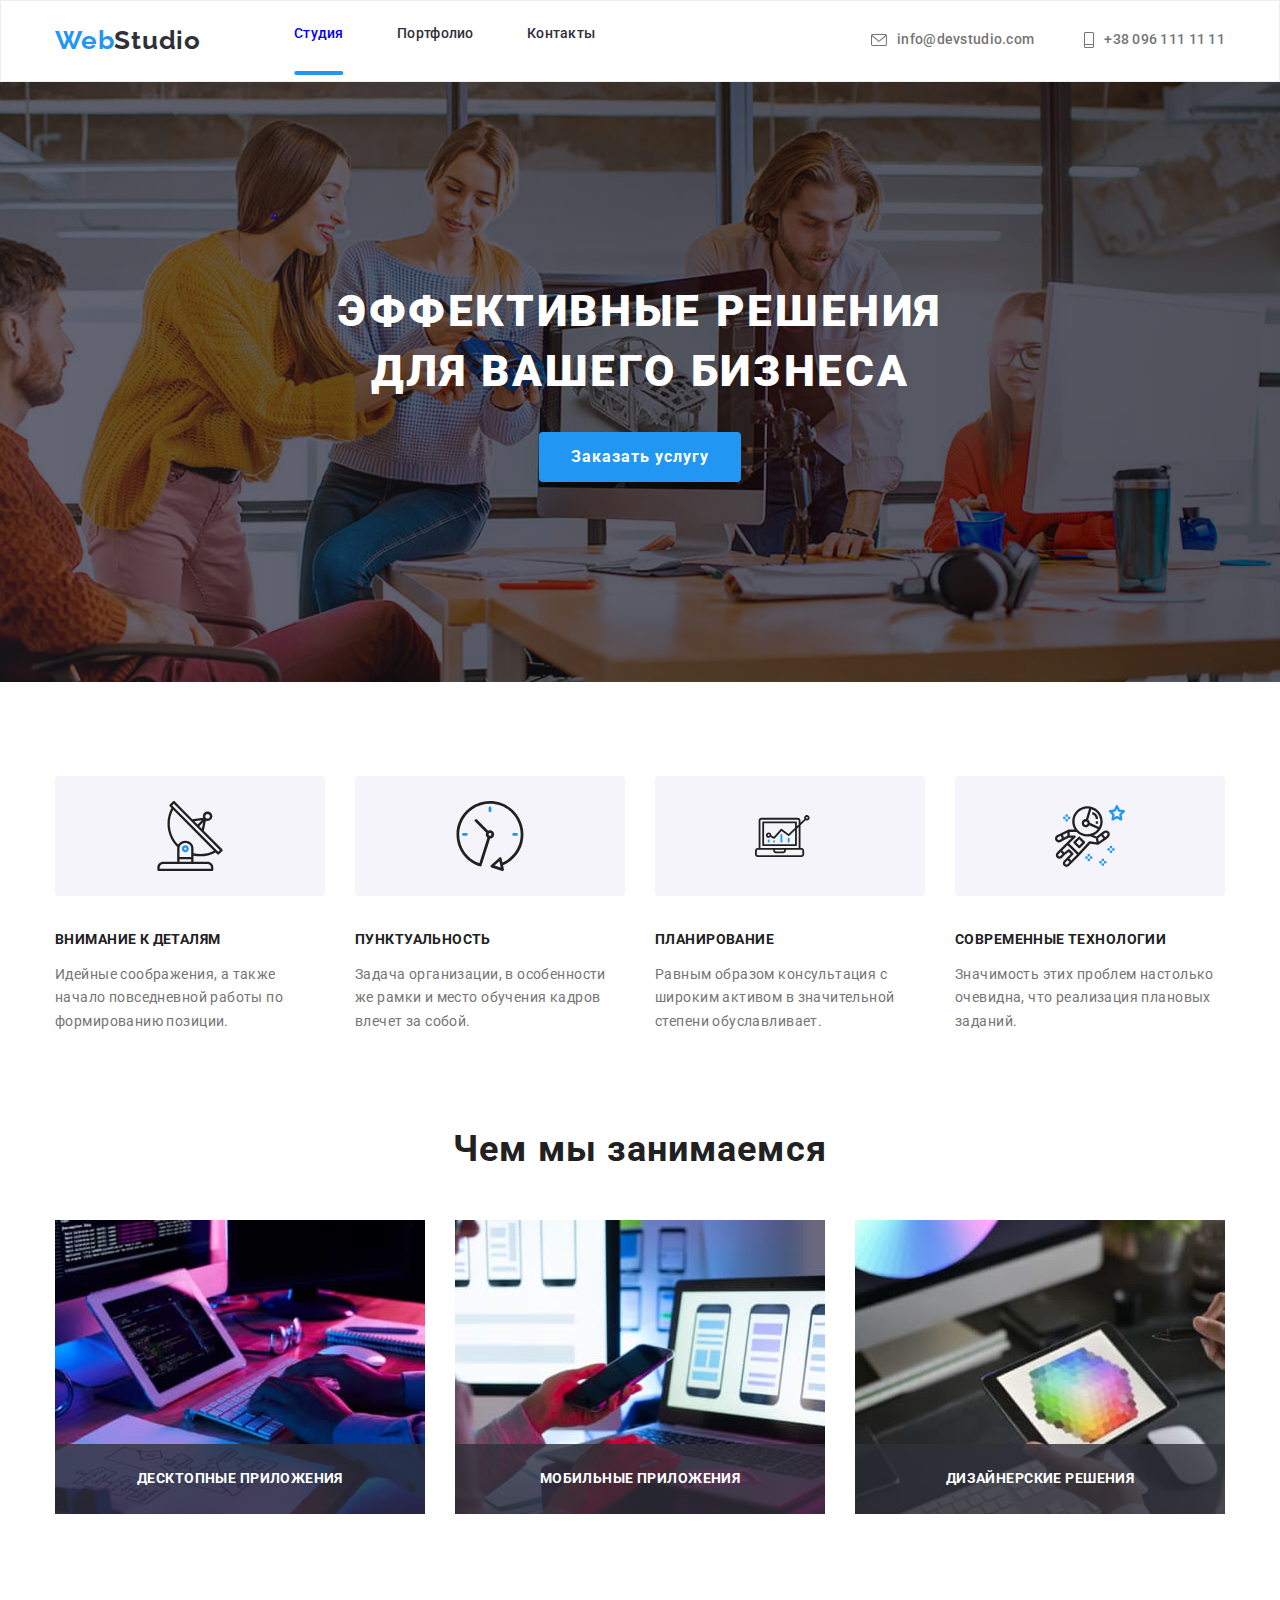
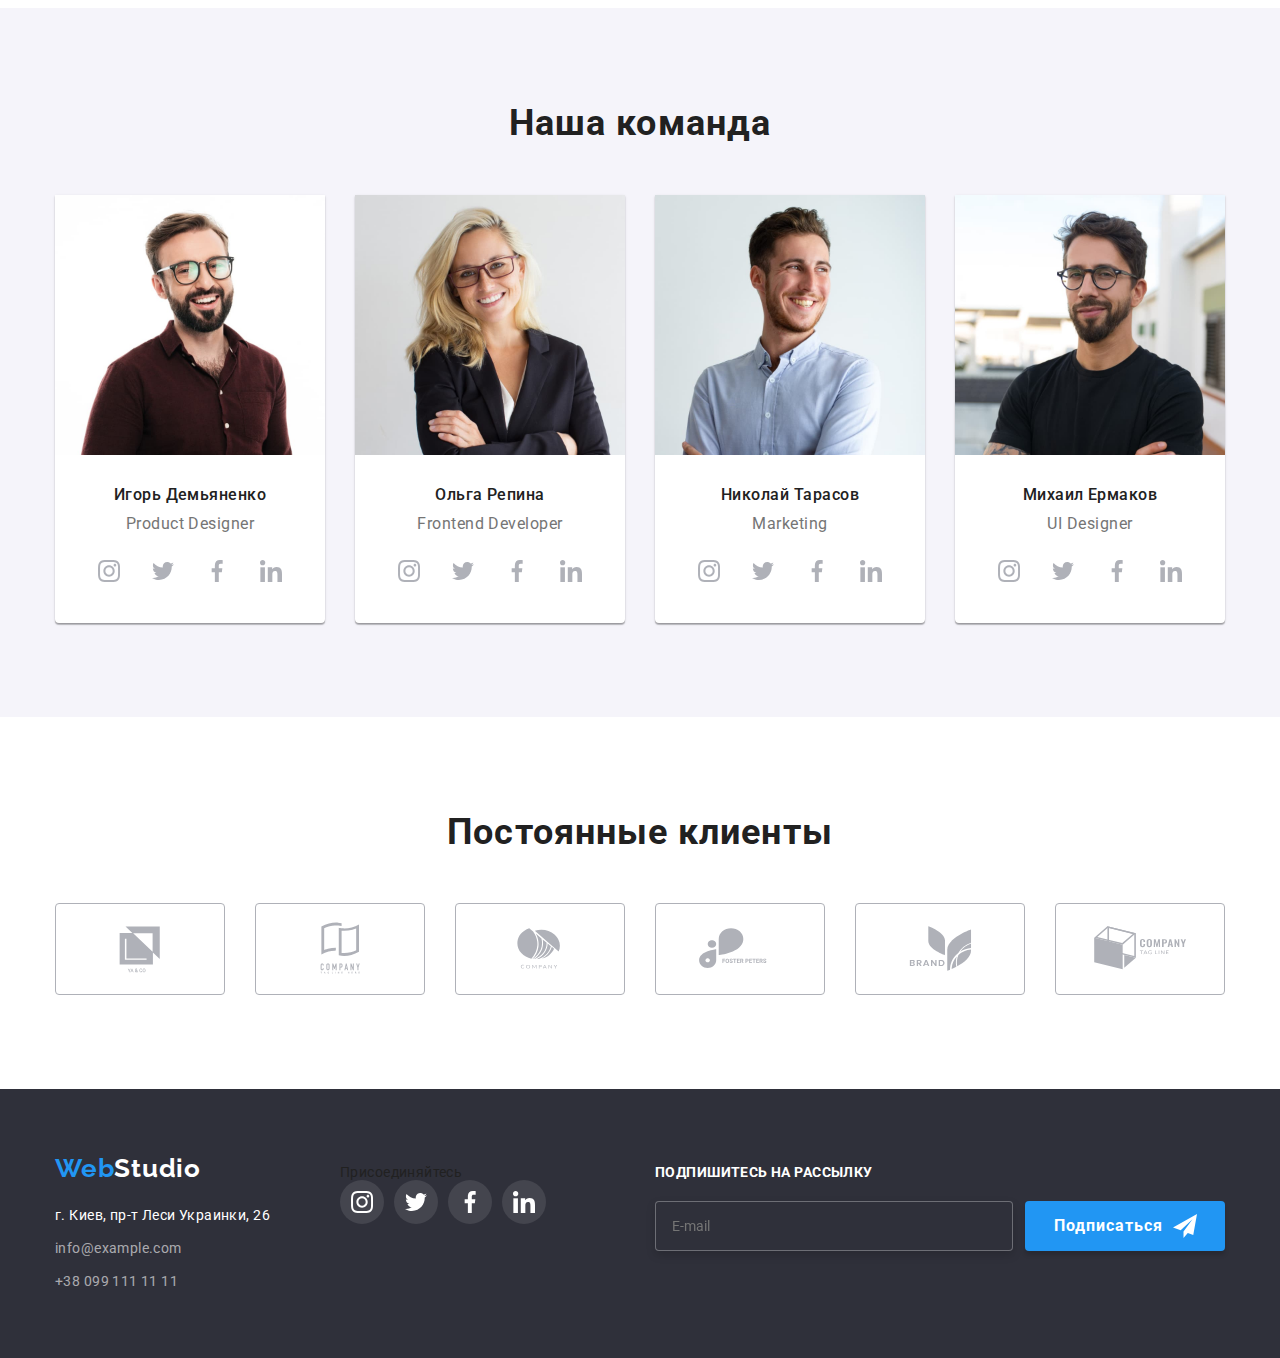
==== index.html @ 0706f446 "Edit 1" ====
<!DOCTYPE html>

<html lang="ru">

    <head>
        <meta charset="UTF-8">
        <meta name="viewport" content="width-device-width, initial-scale-1.0">
        <link rel="preconnect" href="https://fonts.googleapis.com">
        <link rel="preconnect" href="https://fonts.gstatic.com" crossorigin>
        <link href="https://fonts.googleapis.com/css2?family=Raleway:wght@400;500;700;900&family=Roboto:wght@400;500;700;900&display=swap"
        rel="stylesheet">
        <link rel="stylesheet" href="https://cdnjs.cloudflare.com/ajax/libs/modern-normalize/1.1.0/modern-normalize.min.css" />
        <link rel="stylesheet" href="css/main.min.css">
        <title>Homework 7</title>
            
    </head>

    <body>
        
        <header class="topline">
            
            <div class="conteiner">
                <a href="" class="logo" ><span class="logo--bluewords">Web</span><span class="logo--blackwords">Studio</span></a>
                <nav class="topline__nav">
                    
                    <ul class="topline_menu">
                        <li class = "topline__item"> 
                            
                                <a class="page--current" href="./index.html">Студия</a></li>
                                
                        <li class = "topline__item"> <a class ="page" href="./potrfolio.html">Портфолио</a></li>
                        <li class = "topline__item"> <a class ="page" href="https://goo.gl/maps/EKqUcqqfUvBnX7aQ7">Контакты</a></li>
                    </ul>
                </nav>
                
                <ul class="topline__address">
                    <li class="topline__item">
                
                        <a class="contact" href="mailto:info@devstudio.com">
                            <svg class="contact__icon-mail" width="16px" height="12px">
                                <use href="./images/icons.svg#icon-mail"></use>
                            </svg>info@devstudio.com
                        </a>
                    </li>
                
                    <li class="topline__item">
                        <a class="contact" href="tel:+380961111111">
                            <svg class="contact__icon-telephone" width="10px" height="16px">
                                <use href="./images/icons.svg#icon-phone"></use>
                            </svg>+38 096 111 11 11
                        </a>
                    </li>
                
                </ul>
            </div>
        </header>
     
        <main class="main">
            <section class="main-top" >
                <div class="conteiner">
                    <h1 class= "tittle--big">Эффективные решения для вашего бизнеса</h1>
                    <button class="button" type="button" data-modal-open>Заказать услугу</button>
                </div>
            </section>
            
            <section class="main-benefits section">
                <div class="conteiner">
                    <h2 class="tittle--hidden">Наши приимущества</h2>
                    <ul class="main__menu-nav ">
                        <li class="main-benefits__item">
                            <div class="main-benefits__icon-item">
                                <svg  width="70" height="70">
                                    <use href="./images/icons.svg#icon-plate"></use>
                                </svg>
                            </div>
                            <h3 class="main-benefits__tittle">Внимание к деталям</h3>
                            <p class="main-benefits__content">Идейные соображения, а также начало повседневной работы по формированию
                                позиции.</p>
                        </li>
                        <li class="main-benefits__item">
                            <div class="main-benefits__icon-item">
                                <svg width="70" height="70">
                                    <use href="./images/icons.svg#icon-time"></use>
                                </svg>
                            </div>
                            <h3 class="main-benefits__tittle">Пунктуальность</h3>
                            <p class="main-benefits__content">Задача организации, в особенности же рамки и место обучения кадров
                                влечет за собой.</p>
                        </li>
                        <li class="main-benefits__item">
                            <div class="main-benefits__icon-item">
                                <svg  width="70" height="70">
                                    <use href="./images/icons.svg#icon-diagram"></use>
                                </svg>
                            </div>
                            <h3 class="main-benefits__tittle">Планирование</h3>
                            <p class="main-benefits__content">Равным образом консультация с широким активом в значительной степени
                                обуславливает.</p>
                        </li>
                        <li class="main-benefits__item">
                            <div class="main-benefits__icon-item">
                                <svg  width="70" height="70">
                                    <use href="./images/icons.svg#icon-astronaut"></use>
                                </svg>
                            </div>
                            <h3 class="main-benefits__tittle">Современные технологии</h3>
                            <p class="main-benefits__content">Значимость этих проблем настолько очевидна, что реализация плановых
                                заданий.</p>
                        </li>
                    </ul>
                </div>
            </section>


            <section class="main-work section">
                <div class="conteiner">
                    <h2 class= "tittle--small"> Чем мы занимаемся</h2>
                    
                    <ul class="main__menu-nav ">
                        <li class = "main-work__item">
                            <div class="thumb">
                                <img class ="picture" src="images/img1.jpg"  alt="descktop app">
                                <p class="label">Десктопные приложения</p>
                            </div>
                        </li>
                        <li class = "main-work__item">
                            <div class="thumb">
                                <img class ="picture" src="images/img2.jpg"  alt="mobile app">
                                <p class="label">Мобильные приложения</p>
                            </div>
                        </li>
                        <li class = "main-work__item">
                            <div class="thumb">
                                <img class="picture" src="images/img3.jpg" alt="web design">
                                <p class="label">Дизайнерские решения</p>
                            </div>
                        </li>
                    
                    </ul>
                </div>
            
            </section>
            <section class="main-worker section">
                <div class="conteiner">
                    <h2 class= "tittle--small">Наша команда</h2>
                        <ul class="main__menu-nav ">
                            <li class = "main-worker__item">
                            <img class ="picture" src="images/photo1.jpg" width="270" height="260" alt="Product Designer">
                            <h3 class = "main-worker__item-name">Игорь Демьяненко</h3>
                                <p class="main-worker__item-type">Product Designer</p>
                                <div class="social">
                                <ul class = "social__list">
                                    <li class="social__item">
                                        <a href="" class="button-social">
                                            <svg class="social__icon"  width="44x" height="44x">
                                                <use href="./images/icons.svg#icon-instagram"></use>
                                            </svg>
                                        </a>
                                    </li>
                                    <li class="social__item">
                                        <a href="" class="button-social">
                                            <svg class="social__icon" width="44px" height="44px" >
                                                <use href="./images/icons.svg#icon-twitter"></use>
                                            </svg>
                                        </a>
                                    </li>
                                    <li class="social__item">
                                        <a href="" class="button-social">
                                            <svg class="social__icon" width="44x" height="44x" >
                                                <use href="./images/icons.svg#icon-facebook"></use>
                                            </svg>
                                        </a>
                                    </li>
                                    <li class="social__item">
                                        <a href="" class="button-social">
                                            <svg class="social__icon" width="44x" height="44x" >
                                                <use href="./images/icons.svg#icon-linkedin"></use>
                                            </svg>
                                        </a>
                                    </li>
                                </ul>
                                </div>
                            </li>
                        <li class = "main-worker__item">
                        <img class ="picture" src="images/photo2.jpg" width="270" height="260" alt="Frontend Develope">
                            <h3 class = "main-worker__item-name">Ольга Репина</h3>
                            <p class="main-worker__item-type">Frontend Developer</p>
                            <div class="social">
                            <ul class="social__list">
                                <li class="social__item">
                                    <a href="" class="button-social">
                                        <svg class="social__icon" width="44x" height="44x">
                                            <use href="./images/icons.svg#icon-instagram"></use>
                                        </svg>
                                    </a>
                                </li>
                                <li class="social__item">
                                    <a href="" class="button-social">
                                        <svg class="social__icon" width="44px" height="44px">
                                            <use href="./images/icons.svg#icon-twitter"></use>
                                        </svg>
                                    </a>
                                </li>
                                <li class="social__item">
                                    <a href="" class="button-social">
                                        <svg class="social__icon" width="44x" height="44x">
                                            <use href="./images/icons.svg#icon-facebook"></use>
                                        </svg>
                                    </a>
                                </li>
                                <li class="social__item">
                                    <a href="" class="button-social">
                                        <svg class="social__icon" width="44x" height="44x">
                                            <use href="./images/icons.svg#icon-linkedin"></use>
                                        </svg>
                                    </a>
                                </li>
                            </ul>
                            </div>
                        </li>    
                        <li class = "main-worker__item">
                        <img class ="picture" src="images/photo3.jpg" width="270" height="260" alt="Marketing">
                            <h3 class = "main-worker__item-name">Николай Тарасов</h3>
                            <p class="main-worker__item-type">Marketing</p>
                            <div class="social">
                            <ul class="social__list">
                                <li class="social__item">
                                    <a href="" class="button-social">
                                        <svg class="social__icon" width="44x" height="44x">
                                            <use href="./images/icons.svg#icon-instagram"></use>
                                        </svg>
                                    </a>
                                </li>
                                <li class="social__item">
                                    <a href="" class="button-social">
                                        <svg class="social__icon" width="44px" height="44px">
                                            <use href="./images/icons.svg#icon-twitter"></use>
                                        </svg>
                                    </a>
                                </li>
                                <li class="social__item">
                                    <a href="" class="button-social">
                                        <svg class="social__icon" width="44x" height="44x">
                                            <use href="./images/icons.svg#icon-facebook"></use>
                                        </svg>
                                    </a>
                                </li>
                                <li class="social__item">
                                    <a href="" class="button-social">
                                        <svg class="social__icon" width="44x" height="44x">
                                            <use href="./images/icons.svg#icon-linkedin"></use>
                                        </svg>
                                    </a>
                                </li>
                            </ul>
                            </div>
                        </li>
                        <li class = "main-worker__item">
                        <img class ="picture" src="images/photo4.jpg" width="270" height="260" alt="UI Designer">
                            <h3 class = "main-worker__item-name">Михаил Ермаков</h3>
                            <p class="main-worker__item-type">UI Designer</p>
                            <div class="social">
                            <ul class="social__list">
                                <li class="social__item">
                                    <a href="" class="button-social">
                                        <svg class="social__icon" width="44x" height="44x">
                                            <use href="./images/icons.svg#icon-instagram"></use>
                                        </svg>
                                    </a>
                                </li>
                                <li class="social__item">
                                    <a href="" class="button-social">
                                        <svg class="social__icon" width="44px" height="44px">
                                            <use href="./images/icons.svg#icon-twitter"></use>
                                        </svg>
                                    </a>
                                </li>
                                <li class="social__item">
                                    <a href="" class="button-social">
                                        <svg class="social__icon" width="44x" height="44x">
                                            <use href="./images/icons.svg#icon-facebook"></use>
                                        </svg>
                                    </a>
                                </li>
                                <li class="social__item">
                                    <a href="" class="button-social">
                                        <svg class="social__icon" width="44x" height="44x">
                                            <use href="./images/icons.svg#icon-linkedin"></use>
                                        </svg>
                                    </a>
                                </li>
                            </ul>
                            </div>
                        </li>
                    </ul>
                </div>
            </section>

            <section class="main-clients section">
                <div class="conteiner">
                    <h2 class="tittle--small">Постоянные клиенты</h2>
                    <ul class="main__menu-nav ">
                        <li class="main-clients__item">
                            <a href="" class="button-client">
                                <svg class="main-clients__icon" width="170px" height="92px">
                                    <use href="./images/icons.svg#icon-client-1"></use>
                                </svg>
                            </a>
                             
                        </li>
                        <li class="main-clients__item">
                            <a href="" class="button-client">
                                <svg class="main-clients__icon" width="170px" height="92px">
                                    <use href="./images/icons.svg#icon-client-2"></use>
                                </svg>
                            </a>
                        </li>
                        <li class="main-clients__item">
                            <a href="" class="button-client">
                                <svg class="main-clients__icon" width="170px" height="92px">
                                    <use href="./images/icons.svg#icon-client-3"></use>
                                </svg>
                            </a>
                        </li>
                        <li class="main-clients__item">
                            <a href="" class="button-client">
                                <svg class="main-clients__icon" width="170px" height="92px">
                                    <use href="./images/icons.svg#icon-client-4"></use>
                                </svg>
                            </a>
                        </li>
                        <li class="main-clients__item">
                            <a href="" class="button-client">
                                <svg class="main-clients__icon" width="170px" height="92px">
                                    <use href="./images/icons.svg#icon-client-5"></use>
                                </svg>
                            </a>
                        </li>
                        <li class="main-clients__item">
                            <a href="" class="button-client">
                                <svg class="main-clients__icon" width="170px" height="92px">
                                    <use href="./images/icons.svg#icon-client-6"></use>
                                </svg>
                            </a>
                        </li>
                    </ul>
                </div>
            </section>
            
        </main>
        <footer class="footer">
            <div class="conteiner">
                
               
                <div class="footer__company">
                    <a href="" class = "logo"><span class="logo--bluewords">Web</span><span class="logo--whitewords">Studio</span></a> 
                    <address class="footer__address">
                        <ul class="menu-nav">
                            <li class = "footer__item">
                                <a class = "footer__link-address" href="https://goo.gl/maps/EKqUcqqfUvBnX7aQ7">г. Киев, пр-т Леси Украинки, 26</a>
                            </li>
                            <li class = "footer__item">
                                <a class = "footer__link" href="mailto:info@example.com">info@example.com</a>
                            </li>
                            <li class = "footer__item">
                                <a class = "footer__link" href="tel:+380991111111">+38 099 111 11 11</a>
                            </li>
                        </ul>
                    </address>
                </div>
            
            
                <div class="footer__social">
                    <p class="footer__tittle">Присоединяйтесь</p>
                    <div class="social">
                    <ul class="social__list">
                        <li class="social__item">
                            <a href="" class="button-social">
                                <svg class="social__icon" width="44px" height="44px">
                                    <use href="./images/icons.svg#icon-instagram"></use>
                                </svg>
                            </a>
                        </li>
                        <li class="social__item">
                            <a href="" class="button-social">
                                <svg class="social__icon" width="44px" height="44px">
                                    <use href="./images/icons.svg#icon-twitter"></use>
                                </svg>
                            </a>
                        </li>
                        <li class="social__item">
                            <a href="" class="button-social">
                                <svg class="social__icon" width="44px" height="44px">
                                    <use href="./images/icons.svg#icon-facebook"></use>
                                </svg>
                            </a>
                        </li>
                        <li class="social__item">
                            <a href="" class="button-social">
                                <svg class="social__icon" width="44px" height="44px">
                                    <use href="./images/icons.svg#icon-linkedin"></use>
                                </svg>
                            </a>
                        </li>
                    </ul>
                    </div>
                </div>

                <div class="footer-submit">
                    <p class="footer-submit__tittle">Подпишитесь на рассылку</p>
                    <form class="footer-submit__form">
                        <label>
                
                            <input class="footer-submit__input-subscribe" type="email" name="email" placeholder="E-mail" />
                        </label>
                
                        <div class="footer-submit__block-subscribe">
                            <button class="footer-submit__button-subscribe" type="submit">Подписаться</button>
                            <svg class="footer-submit__button-icon" width="24px" height="24px">
                                <use href="./images/icons.svg#icon-send-button"></use>
                            </svg>
                        </div>
                    </form>
                </div>
                    
            </div>    
        </footer>
       
       <div class="backdrop is-hidden" data-modal>
            <div class="conteiner">
                <div class="modal">
                    <button class="modal__close-button" type="button" data-modal-close>
                        <svg class="icon-close" width="18px" height="18px">
                            <use href="./images/icons.svg#icon-close"></use>
                        </svg>
                    </button>
                    <div class="modal__inner">
                        <p class="modal__tittle">Оставьте свои данные, мы вам перезвоним</p>
                        <form class="modal__form" name="main-form"  novalidate>
                            <div class="modal__form-field">
                                <label class="modal__form-field-label" for="username">
                                    Имя
                                    
                                </label>
                                <div class="modal__form-field-inner">
                                    <input class="modal__form-field-input" id="username" type="text" />
                                    <svg class="modal__form-icon-input" width="18px" height="18px">
                                        <use href="./images/icons.svg#icon-user-input"></use>
                                    </svg>
                                </div>
                            </div>
                            <div class="modal__form-field" >
                                <label class="modal__form-field-label" for="telephone">
                                    Телефон
                                    
                                </label>
                                <div class="modal__form-field-inner">
                                    <input class="modal__form-field-input" id="telephone" type="text" />
                                    <svg class="modal__form-icon-input" width="18px" height="18px">
                                        <use href="./images/icons.svg#icon-tel-input"></use>
                                    </svg>
                                </div>
                            </div>
                            <div class="modal__form-field">
                                <label class="modal__form-field-label" for="email">
                                    Почта
                                    
                                </label>
                                <div class="modal__form-field-inner">
                                    <input class="modal__form-field-input" id="email" type="text"  />
                                    <svg class="modal__form-icon-input" width="18px" height="18px">
                                        <use href="./images/icons.svg#icon-email-input"></use>
                                    </svg>
                                </div>
                            </div>
                            <div class="modal__form-field">
                                <label class="modal__form-field-label" for="feedback" >
                                    Комментарий
                                   
                                </label>
                                <textarea class="feedback" id="feedback"  name="feedback" rows="5" placeholder="Введите текст" autofocus></textarea>
                            </div>
                            <div class="modal__form-field-checkbox">
                                <label class="modal__form-checkbox-label" for="checkbox">
                                    <input class="modal__form-checkbox-input" id="checkbox" type="checkbox" name="hobby" value="reading" />
                                    
                                        <svg class="modal__form-checkbox-icon" width="166px" height="15px">
                                            <use href="./images/icons.svg#icon-checkbox"></use>
                                        </svg>
                                    
                                    <span class="modal__form-checkbox-tittle">Соглашаюсь с рассылкой и принимаю </span><span class="link">Условия договора</span>
                                
                                </label>
                                
                               
                                
                                
                            </div>
                            <button class="button-send" type="submit">Отправить</button>
                        </form>

                        
                    </div>
                </div>
            </div>
       </div>
       
        <script src="./js/modal.js"></script>
    </body>

</html>
---- css/main.min.css ----
:root{--color-dark: #2F303A;--color-white: #FFF;--color-work: #E5E5E5;--color-grey: #F5F4FA;--color-darck-grey: #AFB1B8;--color-text: #212121;--color-blue: #2196F3;--color-dark-blue: #188CE8;--color-brown: #757575;--color-border: #EEEEEE;--project-item-gep: 30px}h1,h2,h3,p,ul{margin:0;padding:0}body{margin:0 0;font-family:"Roboto",sans-serif;font-size:14px;letter-spacing:.03em;color:var(--color-text);background:var(--color-white)}a:hover,a{text-decoration:none}.conteiner{margin:0 auto;width:1200px;padding:0 15px}.section{padding-top:94px;padding-bottom:94px}.thumb{position:relative}.thumb>.label{height:70px;display:flex;justify-content:center;align-items:center;position:absolute;bottom:0px;left:0;right:0;font-weight:700;font-size:14px;line-height:1.14;text-align:center;letter-spacing:.03em;text-transform:uppercase;color:var(--color-white);background:rgba(47,48,58,.8)}.logo{font-family:"Raleway";font-style:normal;font-weight:700;font-size:26px;line-height:1.19;text-decoration:none;letter-spacing:.03em;color:var(--color-dark)}.logo:hover{-webkit-text-decoration-line:none;text-decoration-line:none;-webkit-text-decoration-color:var(--color-blue);text-decoration-color:var(--color-blue)}.logo--bluewords{color:var(--color-blue);-webkit-text-decoration-color:none;text-decoration-color:none}.logo--blackwords{color:var(--color-dark);-webkit-text-decoration-color:none;text-decoration-color:none}.logo--whitewords{color:var(--color-white);-webkit-text-decoration-color:none;text-decoration-color:none}.picture{max-width:100%;height:auto;display:block;position:relative}.topline{background:var(--color-white);padding-top:24px;padding-bottom:25px;border:1px solid var(--color-border)}.topline__menu{align-self:center}.topline__address{display:flex;align-self:center;margin-left:auto}.topline .conteiner{display:flex;align-content:center}.topline .logo{margin-right:93px}.footer{padding:64px 0px;font-style:normal;line-height:1.19;background:var(--color-dark)}.footer__item{line-height:1.71;text-decoration:none;list-style:none;color:rgba(255,255,255,.6)}.footer__item:not(:last-child){margin-bottom:9px}.footer__link{font-style:normal;text-decoration:none;color:rgba(255,255,255,.6)}.footer__link-address{font-style:normal;text-decoration:none;color:var(--color-white)}.footer__address{margin-top:20px}.footer__company{margin-right:70px}.footer__social{margin-right:auto}.footer .conteiner .logo{margin-bottom:20px}.footer .conteiner{display:flex;align-items:baseline}.footer .logo{margin-bottom:20px}.footer .button-social{background-color:rgba(255,255,255,.1)}.footer .social__icon{fill:var(--color-white)}.footer-submit{display:block}.footer-submit__form{display:flex;justify-content:center}.topline__item{position:relative;display:inline;list-style-type:none;font-weight:500;line-height:1.14;letter-spacing:.02em}.topline__item:not(:last-child){margin-right:50px}.main__menu-nav{padding-left:0px;display:flex;justify-content:space-between;justify-items:center;list-style:none}.menu-clients-nav{display:flex;list-style:none}.page{text-decoration:none;color:var(--color-dark)}.page--current::after{content:"";position:absolute;width:100%;height:4px;top:46px;transform:translateX(-100%);background:var(--color-blue);border-radius:2px;transition:transform 250ms cubic-bezier(0.4, 0, 0.2, 1)}.page:hover{color:var(--color-blue);text-decoration:none;-webkit-text-decoration-line:none;text-decoration-line:none;-webkit-text-decoration-color:var(--color-blue);text-decoration-color:var(--color-blue);transition:250ms cubic-bezier(0.4, 0, 0.2, 1)}.current-page:hover{color:var(--color-blue);text-decoration:none;-webkit-text-decoration-line:none;text-decoration-line:none;-webkit-text-decoration-color:var(--color-blue);text-decoration-color:var(--color-blue);transition:250ms cubic-bezier(0.4, 0, 0.2, 1)}.link{text-decoration:underline;color:var(--color-blue)}.contact{text-decoration:none;color:var(--color-brown);display:flex;justify-items:center;align-items:center}.contact:hover{color:var(--color-blue);text-decoration:none;-webkit-text-decoration-line:none;text-decoration-line:none;-webkit-text-decoration-color:var(--color-blue);text-decoration-color:var(--color-blue);transition:250ms cubic-bezier(0.4, 0, 0.2, 1)}.contact__icon-telephone{margin-right:10px;background-size:cover;fill:currentColor}.contact__icon-mail{margin-right:10px;background-size:cover;align-content:center;fill:currentColor}.current-page:hover,.page:hover{color:var(--color-blue);text-decoration:none;-webkit-text-decoration-line:none;text-decoration-line:none;-webkit-text-decoration-color:var(--color-blue);text-decoration-color:var(--color-blue);transition:250ms cubic-bezier(0.4, 0, 0.2, 1)}.tittle--hidden{display:none}.tittle--big{width:696px;margin:0 auto 30px;font-family:"Roboto";font-style:normal;font-weight:900;font-size:44px;line-height:1.36;text-align:center;align-content:center;letter-spacing:.06em;text-transform:uppercase}.tittle--small{margin-bottom:50px;font-family:"Roboto";font-style:normal;font-weight:700;font-size:36px;line-height:1.17;text-align:center;letter-spacing:.03em}.footer-submit__tittle{margin-bottom:20px;font-family:"Roboto";font-style:normal;font-weight:700;text-transform:uppercase;line-height:1.14;letter-spacing:.03em;color:var(--color-white)}.button{padding:10px 32px;background:var(--color-blue);box-shadow:0px 4px 4px rgba(0,0,0,.15);border-radius:4px;border:0px;font-style:normal;font-weight:700;font-size:16px;line-height:1.88;align-items:center;text-align:center;letter-spacing:.06em;color:var(--color-white);border:none}.button-portfolio{padding:6px 22px;font-weight:500;font-size:16px;line-height:1.6;text-align:center;letter-spacing:.03em;color:var(--color-text);border-radius:4px;border:none;margin-right:8px;background:var(--color-grey)}.button-portfolio:focus,.button:focus{border-radius:0px;box-shadow:0px 3px 1px rgba(0,0,0,.1),0px 1px 2px rgba(0,0,0,0),0px 2px 2px rgba(0,0,0,.12)}.button-portfolio:hover{background-color:var(--color-blue);color:var(--color-white);transition:250ms cubic-bezier(0.4, 0, 0.2, 1)}.button-client{display:flex;justify-content:center;align-items:center;width:100%;height:100%;color:var(--color-darck-grey);background-color:var(--color-white)}.button-social:hover{background-color:var(--color-blue);transition:250ms cubic-bezier(0.4, 0, 0.2, 1)}.footer-submit__button-subscribe{text-align:left;width:200px;height:50px;padding-left:29px;background:var(--color-blue);box-shadow:0px 4px 4px rgba(0,0,0,.15);border-radius:4px;border:none;font-weight:700;font-size:16px;line-height:1.87;letter-spacing:.06em;color:var(--color-white)}.button-send{width:200px;height:50px;background:var(--color-blue);box-shadow:0px 4px 4px rgba(0,0,0,.15);border-radius:4px;font-weight:700;font-size:16px;line-height:1.87;letter-spacing:.06em;color:var(--color-white);display:block;margin:0 auto;border:none}.button-send:focus{fill:var(--color-dark-blue);transition:transform 250ms cubic-bezier(0.4, 0, 0.2, 1)}.footer-submit__button-icon{display:inline;position:absolute;left:148px;top:50%;transform:translateY(-50%)}.footer-submit__block-subscribe{display:inline;position:relative}.footer-submit__input-subscribe{box-sizing:border-box;width:358px;height:50px;background:var(--color-dark);border:1px solid rgba(255,255,255,.3);filter:drop-shadow(0px 4px 4px rgba(0, 0, 0, 0.15));border-radius:4px;margin-right:12px;padding:15px 16px;color:rgba(255,255,255,.6)}.button-send:focus{background-color:var(--color-dark-blue);transition:transform 250ms cubic-bezier(0.4, 0, 0.2, 1)}.filters-main{background:var(--color-white)}.filters-list{padding-bottom:50px;list-style:none;display:flex;justify-content:center}.portfolio__project-menu{margin:0;padding:0;list-style:none;display:flex;flex-wrap:wrap;margin-left:calc(-1*var(--project-item-gep));margin-top:calc(-1*var(--project-item-gep))}.portfolio__project-menu>.portfolio__project-item{flex-basis:calc(33.3333333333% - var(--project-item-gep));margin-left:var(--project-item-gep);margin-top:var(--project-item-gep)}.portfolio__project-menu:nth-child(3n){margin-left:50px}.portfolio__project-item{letter-spacing:.06em;color:var(--color-text);background:var(--color-white)}.portfolio__project-tittle-name{margin-bottom:4px;font-weight:700;font-size:18px;line-height:2;letter-spacing:.06em;color:var(--color-text)}.portfolio__project-tittle-type{line-height:1.88;font-size:16px;color:var(--color-brown)}.portfolio-project-element{position:relative;padding:20px 24px;border:1px solid var(--color-border);border-left:1px solid #eee;border-right:1px solid #eee;border-bottom:1px solid #eee}.refer-project{display:block;position:relative}.overlay-project{position:absolute;bottom:0;left:0;width:100%;height:100%;padding:63px 24px;transform:translateY(100%);transition:transform 250ms ease;background:rgba(33,150,243,.9);font-size:18px;line-height:1.14;letter-spacing:.03em;color:var(--color-white);text-align:justify}.picture-block{position:relative;overflow:hidden}.refer-project:hover .overlay-project{transform:translateY(0);transition:250ms cubic-bezier(0.4, 0, 0.2, 1)}.refer-project:hover{box-shadow:0px 1px 1px rgba(0,0,0,.12),0px 4px 4px rgba(0,0,0,.06),1px 4px 6px rgba(0,0,0,.16);transition:250ms cubic-bezier(0.4, 0, 0.2, 1)}.social__list{display:flex;justify-content:center;list-style:none;margin-bottom:30px}.social__item{width:44px;height:44px}.social__item:not(:last-child){margin-right:10px}.social__icon{display:inline-block;width:22px;height:22px;fill:currentColor}.button-social{display:flex;justify-content:center;align-items:center;width:100%;height:100%;color:var(--color-darck-grey);background-color:var(--color-white);border-radius:50%;border:none}.button-social:hover .social__icon{fill:var(--color-white);transition:250ms cubic-bezier(0.4, 0, 0.2, 1)}.backdrop{width:100%;height:100%;background-color:rgba(36,43,51,.6);opacity:1;transition:opacity 250ms cubic-bezier(0.4, 0, 0.2, 1)}.backdrop.is-hidden{opacity:0;pointer-events:none}.backdrop.is-hidden .modal{transform:translate(-50%, -50%) scale(0.9)}.modal{position:fixed;padding:40px;width:528px;left:50%;top:50%;transition:transform 250ms cubic-bezier(0.4, 0, 0.2, 1);transform:translate(-50%, -50%) scale(1);background:var(--color-white);box-shadow:0px 1px 3px rgba(0,0,0,.12),0px 1px 1px rgba(0,0,0,.14),0px 2px 1px rgba(0,0,0,.2);border-radius:4px}.modal__close-button{position:absolute;top:8px;right:8px;width:30px;height:30px;background:#fff;border:1px solid rgba(0,0,0,.1);border-radius:50%;display:flex;flex-direction:column;justify-content:center;align-items:center}.modal__inner{position:relative}.modal__tittle{font-weight:700;font-size:20px;line-height:1.15;text-align:center;letter-spacing:.03em;color:var(--color-text);margin-bottom:12px}.modal__form-field-label{display:block;position:relative;margin-top:10px;margin-bottom:4px;font-size:12px;line-height:1.17;letter-spacing:.01em;color:var(--color-brown)}.modal__form-checkbox-label{display:block;position:relative;font-size:14px;line-height:1.71;letter-spacing:.01em;color:var(--color-brown)}.modal__form-field-input{box-sizing:border-box;border:1px solid rgba(33,33,33,.2);border-radius:4px;width:448px;height:40px;padding-left:42px}.modal__form-checkbox-input{opacity:0;margin-right:9px;width:16px;height:15px;background:var(--color-white);border:.2px solid var(---color-white)}.modal__form-field-inner{position:relative}.modal__form-icon-input{position:absolute;left:.5rem;top:50%;transform:translateY(-50%);fill:currentColor}.modal__form-field-input:focus~.modal__form-icon-input{fill:var(--color-blue);transition:transform 250ms cubic-bezier(0.4, 0, 0.2, 1)}.modal__close-button:hover .icon-close{fill:var(--color-blue);transition:transform 250ms cubic-bezier(0.4, 0, 0.2, 1)}.modal__form-checkbox-input:focus{background-color:var(--color-dark-blue);transition:transform 250ms cubic-bezier(0.4, 0, 0.2, 1)}.modal .modal__form-field-input:focus{box-sizing:border-box;border:1px solid var(--color-blue);border-color:var(--color-blue);outline:0;transition:transform 250ms cubic-bezier(0.4, 0, 0.2, 1)}.modal__form-checkbox-icon{display:flex;align-items:center;position:absolute;left:.5rem;top:50%;transform:translateY(-50%);fill:var(--color-white);stroke:var(--color-dark);font-size:14px}.modal__form-checkbox-input:checked~.modal__form-checkbox-icon{fill:var(--color-blue);stroke:var(--color-blue)}.feedback{padding:16px 12px;font-size:12px;line-height:1.14;letter-spacing:.01em;color:rgba(117,117,117,.5);width:448px;height:120px;margin-bottom:20px;resize:none;border:1px solid rgba(33,33,33,.2);border-radius:4px}.feedback:focus{box-sizing:border-box;border:1px solid var(--color-blue);border-color:var(--color-blue);outline:0;transition:transform 250ms cubic-bezier(0.4, 0, 0.2, 1)}.modal__form-field-checkbox{display:flex;justify-content:center;align-items:center;margin-bottom:30px}.block-checkbox{position:absolute;top:50%;left:0%;margin-right:9px}.main-top{max-width:1600px;margin:0 auto;padding-top:200px;padding-bottom:200px;text-align:center;background-color:var(--color-dark);color:var(--color-white);background-image:linear-gradient(to right, rgba(47, 48, 58, 0.4), rgba(0, 0, 0, 0.4)),url("../images/main-img.jpg");background-position:center,center;background-repeat:no-repeat,no-repeat}.main-benefits__tittle{margin-bottom:10px;font-size:14px;font-style:normal;font-weight:700;line-height:1.92;color:var(--color-brown);text-transform:uppercase;color:var(--color-text)}.main-benefits__item{list-style-type:none;color:var(--color-brown);width:270px}.main-benefits__content{line-height:1.71}.main-benefits__icon-item{display:flex;align-items:center;justify-content:center;margin-bottom:30px;background-color:var(--color-grey);height:120px;border-radius:4px}.main-benefits__item:not(:last-child){margin-right:30px}.main-work{padding-top:0}.main-work____item{list-style-type:none}.main-work .conteiner{display:block;width:1200px}.main-work__item:not(:last-child){margin-right:30px}.main-worker{background:var(--color-grey)}.main-worker__item{list-style-type:none;background-color:var(--color-white);box-shadow:0px 1px 3px rgba(0,0,0,.12),0px 1px 1px rgba(0,0,0,.14),0px 2px 1px rgba(0,0,0,.2);border-radius:0px 0px 4px 4px}.main-worker__item-name{margin-top:30px;margin-bottom:10px;font-family:"Roboto";font-style:normal;font-weight:500;font-size:16px;line-height:1.19;text-align:center;letter-spacing:.03em}.main-worker__item-type{margin-bottom:16px;font-family:"Roboto";font-style:normal;font-size:16px;line-height:1.19;text-align:center;letter-spacing:.03em;color:var(--color-brown)}.main-worker__item:not(:last-child){margin-right:30px}.main-clients__icon{fill:var(--color-darck-grey);border:1px solid var(--color-blue);border-color:var(--color-darck-grey);transition:250ms cubic-bezier(0.4, 0, 0.2, 1);border-radius:4px}.main-clients__icon:hover{fill:var(--color-blue);border:1px solid var(--color-blue);border-color:var(--color-blue);transition:250ms cubic-bezier(0.4, 0, 0.2, 1);border-radius:4px}.main-clients__item{width:170px;height:92px}.main-clients__item:not(:last-child){margin-right:30px}/*# sourceMappingURL=main.min.css.map */
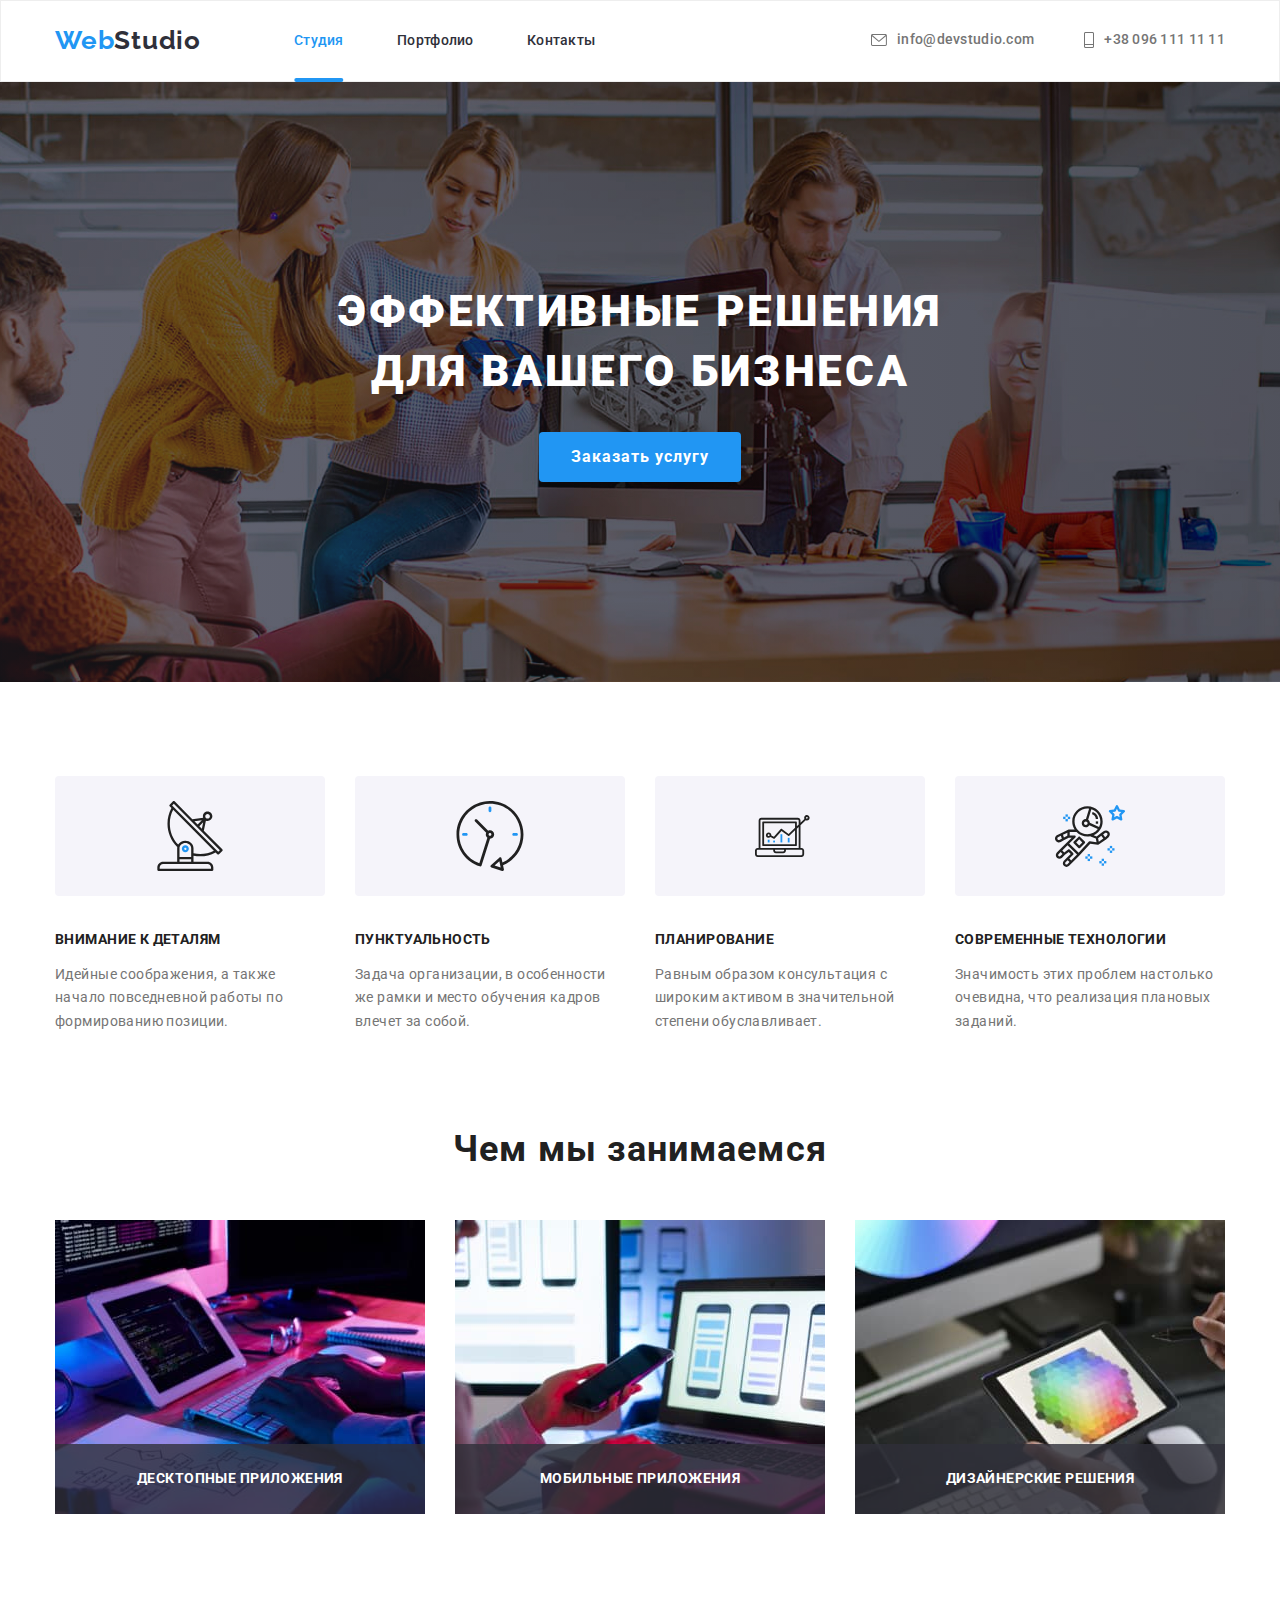
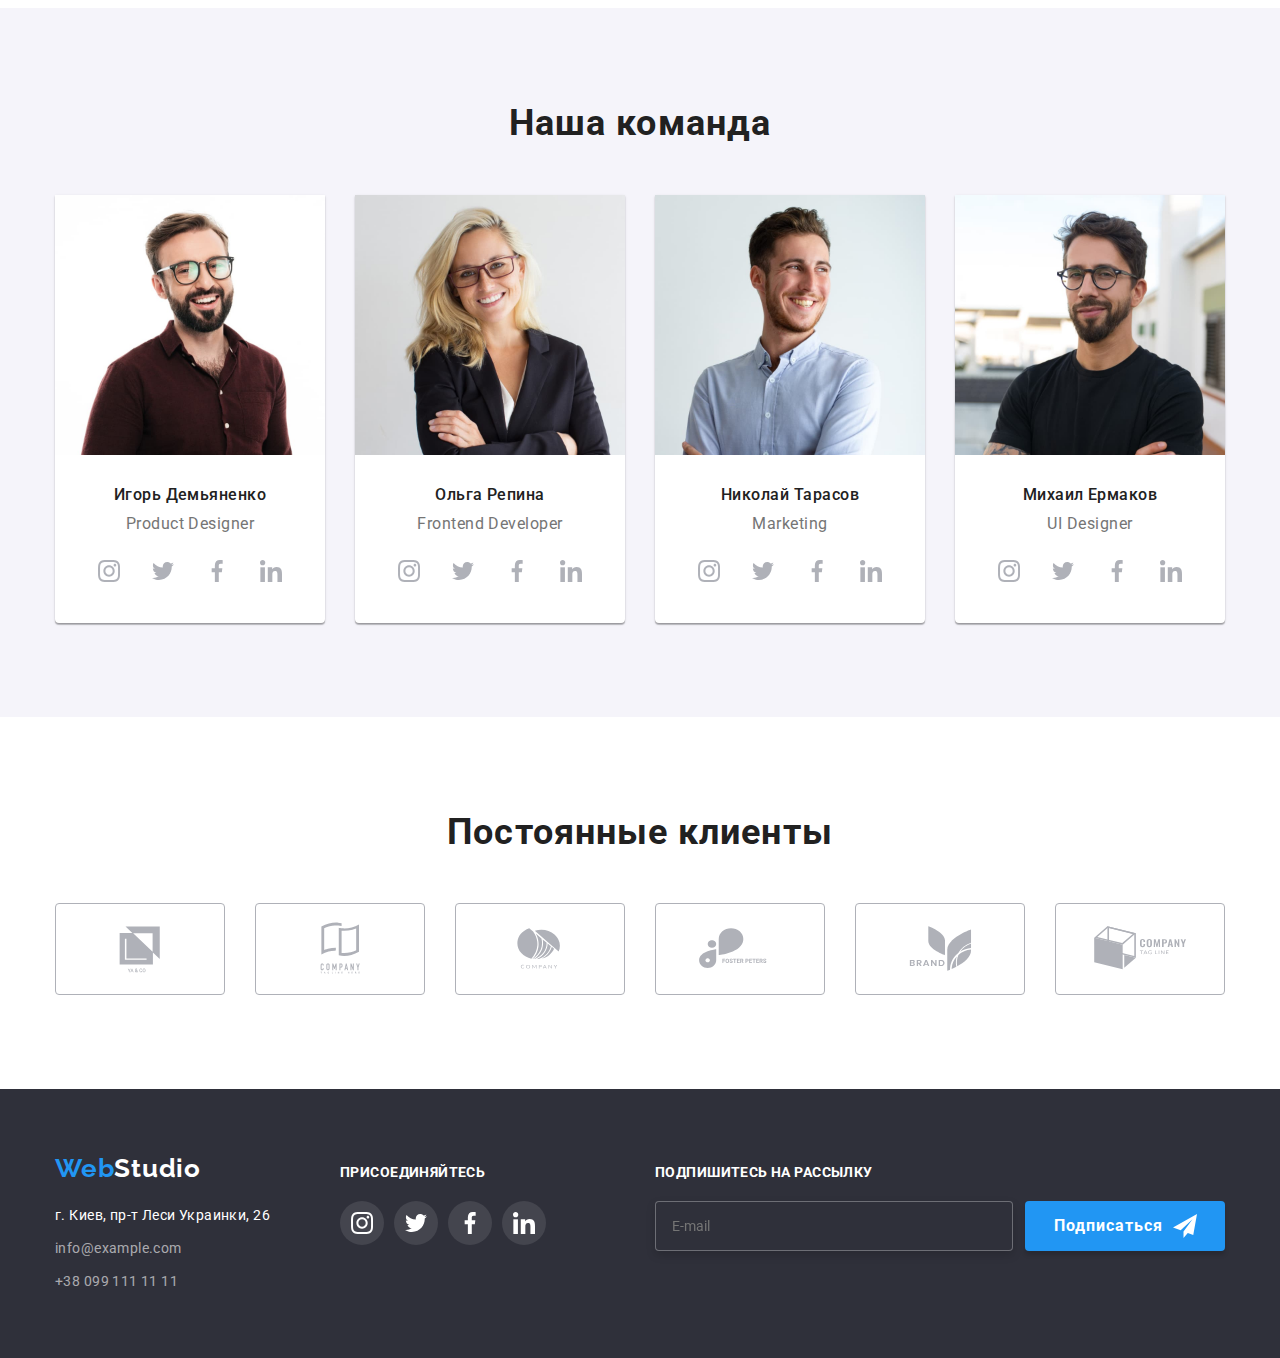
==== commit 1d8f7eb3: "Edit 3" ====
--- a/index.html
+++ b/index.html
@@ -20,10 +20,10 @@
         <header class="topline">
             
             <div class="conteiner">
-                <a href="" class="logo" ><span class="logo--bluewords">Web</span><span class="logo--blackwords">Studio</span></a>
+               
                 <nav class="topline__nav">
-                    
-                    <ul class="topline_menu">
+                    <a href="" class="logo"><span class="logo--bluewords">Web</span><span class="logo--blackwords">Studio</span></a>
+                    <ul class="topline__menu">
                         <li class = "topline__item"> 
                             
                                 <a class="page--current" href="./index.html">Студия</a></li>
--- a/css/main.min.css
+++ b/css/main.min.css
@@ -1 +1 @@
-:root{--color-dark: #2F303A;--color-white: #FFF;--color-work: #E5E5E5;--color-grey: #F5F4FA;--color-darck-grey: #AFB1B8;--color-text: #212121;--color-blue: #2196F3;--color-dark-blue: #188CE8;--color-brown: #757575;--color-border: #EEEEEE;--project-item-gep: 30px}h1,h2,h3,p,ul{margin:0;padding:0}body{margin:0 0;font-family:"Roboto",sans-serif;font-size:14px;letter-spacing:.03em;color:var(--color-text);background:var(--color-white)}a:hover,a{text-decoration:none}.conteiner{margin:0 auto;width:1200px;padding:0 15px}.section{padding-top:94px;padding-bottom:94px}.thumb{position:relative}.thumb>.label{height:70px;display:flex;justify-content:center;align-items:center;position:absolute;bottom:0px;left:0;right:0;font-weight:700;font-size:14px;line-height:1.14;text-align:center;letter-spacing:.03em;text-transform:uppercase;color:var(--color-white);background:rgba(47,48,58,.8)}.logo{font-family:"Raleway";font-style:normal;font-weight:700;font-size:26px;line-height:1.19;text-decoration:none;letter-spacing:.03em;color:var(--color-dark)}.logo:hover{-webkit-text-decoration-line:none;text-decoration-line:none;-webkit-text-decoration-color:var(--color-blue);text-decoration-color:var(--color-blue)}.logo--bluewords{color:var(--color-blue);-webkit-text-decoration-color:none;text-decoration-color:none}.logo--blackwords{color:var(--color-dark);-webkit-text-decoration-color:none;text-decoration-color:none}.logo--whitewords{color:var(--color-white);-webkit-text-decoration-color:none;text-decoration-color:none}.picture{max-width:100%;height:auto;display:block;position:relative}.topline{background:var(--color-white);padding-top:24px;padding-bottom:25px;border:1px solid var(--color-border)}.topline__menu{align-self:center}.topline__address{display:flex;align-self:center;margin-left:auto}.topline .conteiner{display:flex;align-content:center}.topline .logo{margin-right:93px}.footer{padding:64px 0px;font-style:normal;line-height:1.19;background:var(--color-dark)}.footer__item{line-height:1.71;text-decoration:none;list-style:none;color:rgba(255,255,255,.6)}.footer__item:not(:last-child){margin-bottom:9px}.footer__link{font-style:normal;text-decoration:none;color:rgba(255,255,255,.6)}.footer__link-address{font-style:normal;text-decoration:none;color:var(--color-white)}.footer__address{margin-top:20px}.footer__company{margin-right:70px}.footer__social{margin-right:auto}.footer .conteiner .logo{margin-bottom:20px}.footer .conteiner{display:flex;align-items:baseline}.footer .logo{margin-bottom:20px}.footer .button-social{background-color:rgba(255,255,255,.1)}.footer .social__icon{fill:var(--color-white)}.footer-submit{display:block}.footer-submit__form{display:flex;justify-content:center}.topline__item{position:relative;display:inline;list-style-type:none;font-weight:500;line-height:1.14;letter-spacing:.02em}.topline__item:not(:last-child){margin-right:50px}.main__menu-nav{padding-left:0px;display:flex;justify-content:space-between;justify-items:center;list-style:none}.menu-clients-nav{display:flex;list-style:none}.page{text-decoration:none;color:var(--color-dark)}.page--current::after{content:"";position:absolute;width:100%;height:4px;top:46px;transform:translateX(-100%);background:var(--color-blue);border-radius:2px;transition:transform 250ms cubic-bezier(0.4, 0, 0.2, 1)}.page:hover{color:var(--color-blue);text-decoration:none;-webkit-text-decoration-line:none;text-decoration-line:none;-webkit-text-decoration-color:var(--color-blue);text-decoration-color:var(--color-blue);transition:250ms cubic-bezier(0.4, 0, 0.2, 1)}.current-page:hover{color:var(--color-blue);text-decoration:none;-webkit-text-decoration-line:none;text-decoration-line:none;-webkit-text-decoration-color:var(--color-blue);text-decoration-color:var(--color-blue);transition:250ms cubic-bezier(0.4, 0, 0.2, 1)}.link{text-decoration:underline;color:var(--color-blue)}.contact{text-decoration:none;color:var(--color-brown);display:flex;justify-items:center;align-items:center}.contact:hover{color:var(--color-blue);text-decoration:none;-webkit-text-decoration-line:none;text-decoration-line:none;-webkit-text-decoration-color:var(--color-blue);text-decoration-color:var(--color-blue);transition:250ms cubic-bezier(0.4, 0, 0.2, 1)}.contact__icon-telephone{margin-right:10px;background-size:cover;fill:currentColor}.contact__icon-mail{margin-right:10px;background-size:cover;align-content:center;fill:currentColor}.current-page:hover,.page:hover{color:var(--color-blue);text-decoration:none;-webkit-text-decoration-line:none;text-decoration-line:none;-webkit-text-decoration-color:var(--color-blue);text-decoration-color:var(--color-blue);transition:250ms cubic-bezier(0.4, 0, 0.2, 1)}.tittle--hidden{display:none}.tittle--big{width:696px;margin:0 auto 30px;font-family:"Roboto";font-style:normal;font-weight:900;font-size:44px;line-height:1.36;text-align:center;align-content:center;letter-spacing:.06em;text-transform:uppercase}.tittle--small{margin-bottom:50px;font-family:"Roboto";font-style:normal;font-weight:700;font-size:36px;line-height:1.17;text-align:center;letter-spacing:.03em}.footer-submit__tittle{margin-bottom:20px;font-family:"Roboto";font-style:normal;font-weight:700;text-transform:uppercase;line-height:1.14;letter-spacing:.03em;color:var(--color-white)}.button{padding:10px 32px;background:var(--color-blue);box-shadow:0px 4px 4px rgba(0,0,0,.15);border-radius:4px;border:0px;font-style:normal;font-weight:700;font-size:16px;line-height:1.88;align-items:center;text-align:center;letter-spacing:.06em;color:var(--color-white);border:none}.button-portfolio{padding:6px 22px;font-weight:500;font-size:16px;line-height:1.6;text-align:center;letter-spacing:.03em;color:var(--color-text);border-radius:4px;border:none;margin-right:8px;background:var(--color-grey)}.button-portfolio:focus,.button:focus{border-radius:0px;box-shadow:0px 3px 1px rgba(0,0,0,.1),0px 1px 2px rgba(0,0,0,0),0px 2px 2px rgba(0,0,0,.12)}.button-portfolio:hover{background-color:var(--color-blue);color:var(--color-white);transition:250ms cubic-bezier(0.4, 0, 0.2, 1)}.button-client{display:flex;justify-content:center;align-items:center;width:100%;height:100%;color:var(--color-darck-grey);background-color:var(--color-white)}.button-social:hover{background-color:var(--color-blue);transition:250ms cubic-bezier(0.4, 0, 0.2, 1)}.footer-submit__button-subscribe{text-align:left;width:200px;height:50px;padding-left:29px;background:var(--color-blue);box-shadow:0px 4px 4px rgba(0,0,0,.15);border-radius:4px;border:none;font-weight:700;font-size:16px;line-height:1.87;letter-spacing:.06em;color:var(--color-white)}.button-send{width:200px;height:50px;background:var(--color-blue);box-shadow:0px 4px 4px rgba(0,0,0,.15);border-radius:4px;font-weight:700;font-size:16px;line-height:1.87;letter-spacing:.06em;color:var(--color-white);display:block;margin:0 auto;border:none}.button-send:focus{fill:var(--color-dark-blue);transition:transform 250ms cubic-bezier(0.4, 0, 0.2, 1)}.footer-submit__button-icon{display:inline;position:absolute;left:148px;top:50%;transform:translateY(-50%)}.footer-submit__block-subscribe{display:inline;position:relative}.footer-submit__input-subscribe{box-sizing:border-box;width:358px;height:50px;background:var(--color-dark);border:1px solid rgba(255,255,255,.3);filter:drop-shadow(0px 4px 4px rgba(0, 0, 0, 0.15));border-radius:4px;margin-right:12px;padding:15px 16px;color:rgba(255,255,255,.6)}.button-send:focus{background-color:var(--color-dark-blue);transition:transform 250ms cubic-bezier(0.4, 0, 0.2, 1)}.filters-main{background:var(--color-white)}.filters-list{padding-bottom:50px;list-style:none;display:flex;justify-content:center}.portfolio__project-menu{margin:0;padding:0;list-style:none;display:flex;flex-wrap:wrap;margin-left:calc(-1*var(--project-item-gep));margin-top:calc(-1*var(--project-item-gep))}.portfolio__project-menu>.portfolio__project-item{flex-basis:calc(33.3333333333% - var(--project-item-gep));margin-left:var(--project-item-gep);margin-top:var(--project-item-gep)}.portfolio__project-menu:nth-child(3n){margin-left:50px}.portfolio__project-item{letter-spacing:.06em;color:var(--color-text);background:var(--color-white)}.portfolio__project-tittle-name{margin-bottom:4px;font-weight:700;font-size:18px;line-height:2;letter-spacing:.06em;color:var(--color-text)}.portfolio__project-tittle-type{line-height:1.88;font-size:16px;color:var(--color-brown)}.portfolio-project-element{position:relative;padding:20px 24px;border:1px solid var(--color-border);border-left:1px solid #eee;border-right:1px solid #eee;border-bottom:1px solid #eee}.refer-project{display:block;position:relative}.overlay-project{position:absolute;bottom:0;left:0;width:100%;height:100%;padding:63px 24px;transform:translateY(100%);transition:transform 250ms ease;background:rgba(33,150,243,.9);font-size:18px;line-height:1.14;letter-spacing:.03em;color:var(--color-white);text-align:justify}.picture-block{position:relative;overflow:hidden}.refer-project:hover .overlay-project{transform:translateY(0);transition:250ms cubic-bezier(0.4, 0, 0.2, 1)}.refer-project:hover{box-shadow:0px 1px 1px rgba(0,0,0,.12),0px 4px 4px rgba(0,0,0,.06),1px 4px 6px rgba(0,0,0,.16);transition:250ms cubic-bezier(0.4, 0, 0.2, 1)}.social__list{display:flex;justify-content:center;list-style:none;margin-bottom:30px}.social__item{width:44px;height:44px}.social__item:not(:last-child){margin-right:10px}.social__icon{display:inline-block;width:22px;height:22px;fill:currentColor}.button-social{display:flex;justify-content:center;align-items:center;width:100%;height:100%;color:var(--color-darck-grey);background-color:var(--color-white);border-radius:50%;border:none}.button-social:hover .social__icon{fill:var(--color-white);transition:250ms cubic-bezier(0.4, 0, 0.2, 1)}.backdrop{width:100%;height:100%;background-color:rgba(36,43,51,.6);opacity:1;transition:opacity 250ms cubic-bezier(0.4, 0, 0.2, 1)}.backdrop.is-hidden{opacity:0;pointer-events:none}.backdrop.is-hidden .modal{transform:translate(-50%, -50%) scale(0.9)}.modal{position:fixed;padding:40px;width:528px;left:50%;top:50%;transition:transform 250ms cubic-bezier(0.4, 0, 0.2, 1);transform:translate(-50%, -50%) scale(1);background:var(--color-white);box-shadow:0px 1px 3px rgba(0,0,0,.12),0px 1px 1px rgba(0,0,0,.14),0px 2px 1px rgba(0,0,0,.2);border-radius:4px}.modal__close-button{position:absolute;top:8px;right:8px;width:30px;height:30px;background:#fff;border:1px solid rgba(0,0,0,.1);border-radius:50%;display:flex;flex-direction:column;justify-content:center;align-items:center}.modal__inner{position:relative}.modal__tittle{font-weight:700;font-size:20px;line-height:1.15;text-align:center;letter-spacing:.03em;color:var(--color-text);margin-bottom:12px}.modal__form-field-label{display:block;position:relative;margin-top:10px;margin-bottom:4px;font-size:12px;line-height:1.17;letter-spacing:.01em;color:var(--color-brown)}.modal__form-checkbox-label{display:block;position:relative;font-size:14px;line-height:1.71;letter-spacing:.01em;color:var(--color-brown)}.modal__form-field-input{box-sizing:border-box;border:1px solid rgba(33,33,33,.2);border-radius:4px;width:448px;height:40px;padding-left:42px}.modal__form-checkbox-input{opacity:0;margin-right:9px;width:16px;height:15px;background:var(--color-white);border:.2px solid var(---color-white)}.modal__form-field-inner{position:relative}.modal__form-icon-input{position:absolute;left:.5rem;top:50%;transform:translateY(-50%);fill:currentColor}.modal__form-field-input:focus~.modal__form-icon-input{fill:var(--color-blue);transition:transform 250ms cubic-bezier(0.4, 0, 0.2, 1)}.modal__close-button:hover .icon-close{fill:var(--color-blue);transition:transform 250ms cubic-bezier(0.4, 0, 0.2, 1)}.modal__form-checkbox-input:focus{background-color:var(--color-dark-blue);transition:transform 250ms cubic-bezier(0.4, 0, 0.2, 1)}.modal .modal__form-field-input:focus{box-sizing:border-box;border:1px solid var(--color-blue);border-color:var(--color-blue);outline:0;transition:transform 250ms cubic-bezier(0.4, 0, 0.2, 1)}.modal__form-checkbox-icon{display:flex;align-items:center;position:absolute;left:.5rem;top:50%;transform:translateY(-50%);fill:var(--color-white);stroke:var(--color-dark);font-size:14px}.modal__form-checkbox-input:checked~.modal__form-checkbox-icon{fill:var(--color-blue);stroke:var(--color-blue)}.feedback{padding:16px 12px;font-size:12px;line-height:1.14;letter-spacing:.01em;color:rgba(117,117,117,.5);width:448px;height:120px;margin-bottom:20px;resize:none;border:1px solid rgba(33,33,33,.2);border-radius:4px}.feedback:focus{box-sizing:border-box;border:1px solid var(--color-blue);border-color:var(--color-blue);outline:0;transition:transform 250ms cubic-bezier(0.4, 0, 0.2, 1)}.modal__form-field-checkbox{display:flex;justify-content:center;align-items:center;margin-bottom:30px}.block-checkbox{position:absolute;top:50%;left:0%;margin-right:9px}.main-top{max-width:1600px;margin:0 auto;padding-top:200px;padding-bottom:200px;text-align:center;background-color:var(--color-dark);color:var(--color-white);background-image:linear-gradient(to right, rgba(47, 48, 58, 0.4), rgba(0, 0, 0, 0.4)),url("../images/main-img.jpg");background-position:center,center;background-repeat:no-repeat,no-repeat}.main-benefits__tittle{margin-bottom:10px;font-size:14px;font-style:normal;font-weight:700;line-height:1.92;color:var(--color-brown);text-transform:uppercase;color:var(--color-text)}.main-benefits__item{list-style-type:none;color:var(--color-brown);width:270px}.main-benefits__content{line-height:1.71}.main-benefits__icon-item{display:flex;align-items:center;justify-content:center;margin-bottom:30px;background-color:var(--color-grey);height:120px;border-radius:4px}.main-benefits__item:not(:last-child){margin-right:30px}.main-work{padding-top:0}.main-work____item{list-style-type:none}.main-work .conteiner{display:block;width:1200px}.main-work__item:not(:last-child){margin-right:30px}.main-worker{background:var(--color-grey)}.main-worker__item{list-style-type:none;background-color:var(--color-white);box-shadow:0px 1px 3px rgba(0,0,0,.12),0px 1px 1px rgba(0,0,0,.14),0px 2px 1px rgba(0,0,0,.2);border-radius:0px 0px 4px 4px}.main-worker__item-name{margin-top:30px;margin-bottom:10px;font-family:"Roboto";font-style:normal;font-weight:500;font-size:16px;line-height:1.19;text-align:center;letter-spacing:.03em}.main-worker__item-type{margin-bottom:16px;font-family:"Roboto";font-style:normal;font-size:16px;line-height:1.19;text-align:center;letter-spacing:.03em;color:var(--color-brown)}.main-worker__item:not(:last-child){margin-right:30px}.main-clients__icon{fill:var(--color-darck-grey);border:1px solid var(--color-blue);border-color:var(--color-darck-grey);transition:250ms cubic-bezier(0.4, 0, 0.2, 1);border-radius:4px}.main-clients__icon:hover{fill:var(--color-blue);border:1px solid var(--color-blue);border-color:var(--color-blue);transition:250ms cubic-bezier(0.4, 0, 0.2, 1);border-radius:4px}.main-clients__item{width:170px;height:92px}.main-clients__item:not(:last-child){margin-right:30px}/*# sourceMappingURL=main.min.css.map */+:root{--color-dark: #2F303A;--color-white: #FFF;--color-work: #E5E5E5;--color-grey: #F5F4FA;--color-darck-grey: #AFB1B8;--color-text: #212121;--color-blue: #2196F3;--color-dark-blue: #188CE8;--color-brown: #757575;--color-border: #EEEEEE;--project-item-gep: 30px}h1,h2,h3,p,ul{margin:0;padding:0}body{margin:0 0;font-family:"Roboto",sans-serif;font-size:14px;letter-spacing:.03em;color:var(--color-text);background:var(--color-white)}a:hover,a{text-decoration:none}.conteiner{margin:0 auto;width:1200px;padding:0 15px}.section{padding-top:94px;padding-bottom:94px}.thumb{position:relative}.thumb>.label{height:70px;display:flex;justify-content:center;align-items:center;position:absolute;bottom:0px;left:0;right:0;font-weight:700;font-size:14px;line-height:1.14;text-align:center;letter-spacing:.03em;text-transform:uppercase;color:var(--color-white);background:rgba(47,48,58,.8)}.logo{font-family:"Raleway";font-style:normal;font-weight:700;font-size:26px;line-height:1.19;text-decoration:none;letter-spacing:.03em;color:var(--color-dark)}.logo:hover{-webkit-text-decoration-line:none;text-decoration-line:none;-webkit-text-decoration-color:var(--color-blue);text-decoration-color:var(--color-blue)}.logo--bluewords{color:var(--color-blue);-webkit-text-decoration-color:none;text-decoration-color:none}.logo--blackwords{color:var(--color-dark);-webkit-text-decoration-color:none;text-decoration-color:none}.logo--whitewords{color:var(--color-white);-webkit-text-decoration-color:none;text-decoration-color:none}.picture{max-width:100%;height:auto;display:block;position:relative}.topline{background:var(--color-white);padding-top:24px;padding-bottom:25px;border:1px solid var(--color-border)}.topline__menu{align-self:center}.topline__address{display:flex;align-self:center;margin-left:auto}.topline__nav{display:flex;align-items:center}.topline .conteiner{display:flex;align-content:center}.topline .logo{margin-right:93px}.footer{padding:64px 0px;font-style:normal;line-height:1.19;background:var(--color-dark)}.footer__item{line-height:1.71;text-decoration:none;list-style:none;color:rgba(255,255,255,.6)}.footer__item:not(:last-child){margin-bottom:9px}.footer__link{font-style:normal;text-decoration:none;color:rgba(255,255,255,.6)}.footer__link-address{font-style:normal;text-decoration:none;color:var(--color-white)}.footer__address{margin-top:20px}.footer__company{margin-right:70px}.footer__social{margin-right:auto}.footer__tittle{margin-bottom:20px;font-family:"Roboto";font-style:normal;font-weight:700;text-transform:uppercase;line-height:1.14;letter-spacing:.03em;color:var(--color-white)}.footer .conteiner .logo{margin-bottom:20px}.footer .conteiner{display:flex;align-items:baseline}.footer .logo{margin-bottom:20px}.footer .button-social{background-color:rgba(255,255,255,.1)}.footer .social__icon{fill:var(--color-white)}.footer-submit{display:block}.footer-submit__form{display:flex;justify-content:center}.topline__item{position:relative;display:inline;list-style-type:none;font-weight:500;line-height:1.14;letter-spacing:.02em}.topline__item:not(:last-child){margin-right:50px}.main__menu-nav{padding-left:0px;display:flex;justify-content:space-between;justify-items:center;list-style:none}.menu-clients-nav{display:flex;list-style:none}.page{text-decoration:none;color:var(--color-dark)}.page--current::after{content:"";position:absolute;width:100%;height:4px;top:46px;transform:translateX(-100%);background:var(--color-blue);border-radius:2px;transition:transform 250ms cubic-bezier(0.4, 0, 0.2, 1)}.page--current{color:var(--color-blue)}.page:hover{color:var(--color-blue);text-decoration:none;-webkit-text-decoration-line:none;text-decoration-line:none;-webkit-text-decoration-color:var(--color-blue);text-decoration-color:var(--color-blue);transition:250ms cubic-bezier(0.4, 0, 0.2, 1)}.page--current:hover{color:var(--color-blue);text-decoration:none;-webkit-text-decoration-line:none;text-decoration-line:none;-webkit-text-decoration-color:var(--color-blue);text-decoration-color:var(--color-blue);transition:250ms cubic-bezier(0.4, 0, 0.2, 1)}.link{text-decoration:underline;color:var(--color-blue)}.contact{text-decoration:none;color:var(--color-brown);display:flex;justify-items:center;align-items:center}.contact:hover{color:var(--color-blue);text-decoration:none;-webkit-text-decoration-line:none;text-decoration-line:none;-webkit-text-decoration-color:var(--color-blue);text-decoration-color:var(--color-blue);transition:250ms cubic-bezier(0.4, 0, 0.2, 1)}.contact__icon-telephone{margin-right:10px;background-size:cover;fill:currentColor}.contact__icon-mail{margin-right:10px;background-size:cover;align-content:center;fill:currentColor}.current-page:hover,.page:hover{color:var(--color-blue);text-decoration:none;-webkit-text-decoration-line:none;text-decoration-line:none;-webkit-text-decoration-color:var(--color-blue);text-decoration-color:var(--color-blue);transition:250ms cubic-bezier(0.4, 0, 0.2, 1)}.tittle--hidden{display:none}.tittle--big{width:696px;margin:0 auto 30px;font-family:"Roboto";font-style:normal;font-weight:900;font-size:44px;line-height:1.36;text-align:center;align-content:center;letter-spacing:.06em;text-transform:uppercase}.tittle--small{margin-bottom:50px;font-family:"Roboto";font-style:normal;font-weight:700;font-size:36px;line-height:1.17;text-align:center;letter-spacing:.03em}.footer-submit__tittle{margin-bottom:20px;font-family:"Roboto";font-style:normal;font-weight:700;text-transform:uppercase;line-height:1.14;letter-spacing:.03em;color:var(--color-white)}.button{padding:10px 32px;background:var(--color-blue);box-shadow:0px 4px 4px rgba(0,0,0,.15);border-radius:4px;border:0px;font-style:normal;font-weight:700;font-size:16px;line-height:1.88;align-items:center;text-align:center;letter-spacing:.06em;color:var(--color-white);border:none}.button-portfolio{padding:6px 22px;font-weight:500;font-size:16px;line-height:1.6;text-align:center;letter-spacing:.03em;color:var(--color-text);border-radius:4px;border:none;margin-right:8px;background:var(--color-grey)}.button-portfolio:focus,.button:focus{border-radius:0px;box-shadow:0px 3px 1px rgba(0,0,0,.1),0px 1px 2px rgba(0,0,0,0),0px 2px 2px rgba(0,0,0,.12)}.button-portfolio:hover{background-color:var(--color-blue);color:var(--color-white);transition:250ms cubic-bezier(0.4, 0, 0.2, 1)}.button-client{display:flex;justify-content:center;align-items:center;width:100%;height:100%;color:var(--color-darck-grey);background-color:var(--color-white)}.button-social:hover{background-color:var(--color-blue);transition:250ms cubic-bezier(0.4, 0, 0.2, 1)}.footer-submit__button-subscribe{text-align:left;width:200px;height:50px;padding-left:29px;background:var(--color-blue);box-shadow:0px 4px 4px rgba(0,0,0,.15);border-radius:4px;border:none;font-weight:700;font-size:16px;line-height:1.87;letter-spacing:.06em;color:var(--color-white)}.button-send{width:200px;height:50px;background:var(--color-blue);box-shadow:0px 4px 4px rgba(0,0,0,.15);border-radius:4px;font-weight:700;font-size:16px;line-height:1.87;letter-spacing:.06em;color:var(--color-white);display:block;margin:0 auto;border:none}.button-send:focus{fill:var(--color-dark-blue);transition:transform 250ms cubic-bezier(0.4, 0, 0.2, 1)}.footer-submit__button-icon{display:inline;position:absolute;left:148px;top:50%;transform:translateY(-50%)}.footer-submit__block-subscribe{display:inline;position:relative}.footer-submit__input-subscribe{box-sizing:border-box;width:358px;height:50px;background:var(--color-dark);border:1px solid rgba(255,255,255,.3);filter:drop-shadow(0px 4px 4px rgba(0, 0, 0, 0.15));border-radius:4px;margin-right:12px;padding:15px 16px;color:rgba(255,255,255,.6)}.button-send:focus{background-color:var(--color-dark-blue);transition:transform 250ms cubic-bezier(0.4, 0, 0.2, 1)}.portfolio{background:var(--color-white)}.portfolio__filters-list{padding-bottom:50px;list-style:none;display:flex;justify-content:center}.portfolio__project-menu{margin:0;padding:0;list-style:none;display:flex;flex-wrap:wrap;margin-left:calc(-1*var(--project-item-gep));margin-top:calc(-1*var(--project-item-gep))}.portfolio__project-menu>.portfolio__project-item{flex-basis:calc(33.3333333333% - var(--project-item-gep));margin-left:var(--project-item-gep);margin-top:var(--project-item-gep)}.portfolio__project-item{letter-spacing:.06em;color:var(--color-text);background:var(--color-white)}.portfolio__project-tittle-name{margin-bottom:4px;font-weight:700;font-size:18px;line-height:2;letter-spacing:.06em;color:var(--color-text)}.portfolio__project-tittle-type{line-height:1.88;font-size:16px;color:var(--color-brown)}.portfolio__project-element{position:relative;padding:20px 24px;border:1px solid var(--color-border);border-left:1px solid #eee;border-right:1px solid #eee;border-bottom:1px solid #eee}.portfolio__refer-project{display:block;position:relative}.portfolio__refer-project:hover .overlay-project{transform:translateY(0);background:rgba(33,150,243,.9);transition:250ms cubic-bezier(0.4, 0, 0.2, 1)}.portfolio__refer-project:hover{box-shadow:0px 1px 1px rgba(0,0,0,.12),0px 4px 4px rgba(0,0,0,.06),1px 4px 6px rgba(0,0,0,.16);transition:250ms cubic-bezier(0.4, 0, 0.2, 1)}.portfolio__picture-block{position:relative;overflow:hidden}.overlay-project{position:absolute;bottom:0;left:0;width:100%;height:100%;padding:63px 24px;transform:translateY(100%);transition:transform 250ms ease;font-size:18px;line-height:1.14;letter-spacing:.03em;color:var(--color-white);text-align:justify}.social__list{display:flex;justify-content:center;list-style:none;margin-bottom:30px}.social__item{width:44px;height:44px}.social__item:not(:last-child){margin-right:10px}.social__icon{display:inline-block;width:22px;height:22px;fill:currentColor}.button-social{display:flex;justify-content:center;align-items:center;width:100%;height:100%;color:var(--color-darck-grey);background-color:var(--color-white);border-radius:50%;border:none}.button-social:hover .social__icon{fill:var(--color-white);transition:250ms cubic-bezier(0.4, 0, 0.2, 1)}.backdrop{width:100%;height:100%;background:rgba(36,43,51,.6);opacity:1;transition:opacity 250ms cubic-bezier(0.4, 0, 0.2, 1)}.backdrop.is-hidden{opacity:0;pointer-events:none}.backdrop.is-hidden .modal{transform:translate(-50%, -50%) scale(0.9)}.modal{position:fixed;padding:40px;width:528px;left:50%;top:50%;transition:transform 250ms cubic-bezier(0.4, 0, 0.2, 1);transform:translate(-50%, -50%) scale(1);background:var(--color-white);box-shadow:0px 1px 3px rgba(0,0,0,.12),0px 1px 1px rgba(0,0,0,.14),0px 2px 1px rgba(0,0,0,.2);border-radius:4px}.modal__close-button{position:absolute;top:8px;right:8px;width:30px;height:30px;background:#fff;border:1px solid rgba(0,0,0,.1);border-radius:50%;display:flex;flex-direction:column;justify-content:center;align-items:center}.modal__inner{position:relative}.modal__tittle{font-weight:700;font-size:20px;line-height:1.15;text-align:center;letter-spacing:.03em;color:var(--color-text);margin-bottom:12px}.modal__form-field-label{display:block;position:relative;margin-top:10px;margin-bottom:4px;font-size:12px;line-height:1.17;letter-spacing:.01em;color:var(--color-brown)}.modal__form-checkbox-label{display:block;position:relative;font-size:14px;line-height:1.71;letter-spacing:.01em;color:var(--color-brown)}.modal__form-field-input{box-sizing:border-box;border:1px solid rgba(33,33,33,.2);border-radius:4px;width:448px;height:40px;padding-left:42px}.modal__form-checkbox-input{opacity:0;margin-right:9px;width:16px;height:15px;background:var(--color-white);border:.2px solid var(---color-white)}.modal__form-field-inner{position:relative}.modal__form-icon-input{position:absolute;left:.5rem;top:50%;transform:translateY(-50%);fill:currentColor}.modal__form-field-input:focus~.modal__form-icon-input{fill:var(--color-blue);transition:transform 250ms cubic-bezier(0.4, 0, 0.2, 1)}.modal__close-button:hover .icon-close{fill:var(--color-blue);transition:transform 250ms cubic-bezier(0.4, 0, 0.2, 1)}.modal__form-checkbox-input:focus{background-color:var(--color-dark-blue);transition:transform 250ms cubic-bezier(0.4, 0, 0.2, 1)}.modal .modal__form-field-input:focus{box-sizing:border-box;border:1px solid var(--color-blue);border-color:var(--color-blue);outline:0;transition:transform 250ms cubic-bezier(0.4, 0, 0.2, 1)}.modal__form-checkbox-icon{display:flex;align-items:center;position:absolute;left:.5rem;top:50%;transform:translateY(-50%);fill:var(--color-white);stroke:var(--color-dark);font-size:14px}.modal__form-checkbox-input:checked~.modal__form-checkbox-icon{fill:var(--color-blue);stroke:var(--color-blue)}.feedback{padding:16px 12px;font-size:12px;line-height:1.14;letter-spacing:.01em;color:rgba(117,117,117,.5);width:448px;height:120px;margin-bottom:20px;resize:none;border:1px solid rgba(33,33,33,.2);border-radius:4px}.feedback:focus{box-sizing:border-box;border:1px solid var(--color-blue);border-color:var(--color-blue);outline:0;transition:transform 250ms cubic-bezier(0.4, 0, 0.2, 1)}.modal__form-field-checkbox{display:flex;justify-content:center;align-items:center;margin-bottom:30px}.block-checkbox{position:absolute;top:50%;left:0%;margin-right:9px}.main-top{max-width:1600px;margin:0 auto;padding-top:200px;padding-bottom:200px;text-align:center;background-color:var(--color-dark);color:var(--color-white);background-image:linear-gradient(to right, rgba(47, 48, 58, 0.4), rgba(0, 0, 0, 0.4)),url("../images/main-img.jpg");background-position:center,center;background-repeat:no-repeat,no-repeat}.main-benefits__tittle{margin-bottom:10px;font-size:14px;font-style:normal;font-weight:700;line-height:1.92;color:var(--color-brown);text-transform:uppercase;color:var(--color-text)}.main-benefits__item{list-style-type:none;color:var(--color-brown);width:270px}.main-benefits__content{line-height:1.71}.main-benefits__icon-item{display:flex;align-items:center;justify-content:center;margin-bottom:30px;background-color:var(--color-grey);height:120px;border-radius:4px}.main-benefits__item:not(:last-child){margin-right:30px}.main-work{padding-top:0}.main-work____item{list-style-type:none}.main-work .conteiner{display:block;width:1200px}.main-work__item:not(:last-child){margin-right:30px}.main-worker{background:var(--color-grey)}.main-worker__item{list-style-type:none;background-color:var(--color-white);box-shadow:0px 1px 3px rgba(0,0,0,.12),0px 1px 1px rgba(0,0,0,.14),0px 2px 1px rgba(0,0,0,.2);border-radius:0px 0px 4px 4px}.main-worker__item-name{margin-top:30px;margin-bottom:10px;font-family:"Roboto";font-style:normal;font-weight:500;font-size:16px;line-height:1.19;text-align:center;letter-spacing:.03em}.main-worker__item-type{margin-bottom:16px;font-family:"Roboto";font-style:normal;font-size:16px;line-height:1.19;text-align:center;letter-spacing:.03em;color:var(--color-brown)}.main-worker__item:not(:last-child){margin-right:30px}.main-clients__icon{fill:var(--color-darck-grey);border:1px solid var(--color-blue);border-color:var(--color-darck-grey);transition:250ms cubic-bezier(0.4, 0, 0.2, 1);border-radius:4px}.main-clients__icon:hover{fill:var(--color-blue);border:1px solid var(--color-blue);border-color:var(--color-blue);transition:250ms cubic-bezier(0.4, 0, 0.2, 1);border-radius:4px}.main-clients__item{width:170px;height:92px}.main-clients__item:not(:last-child){margin-right:30px}/*# sourceMappingURL=main.min.css.map */